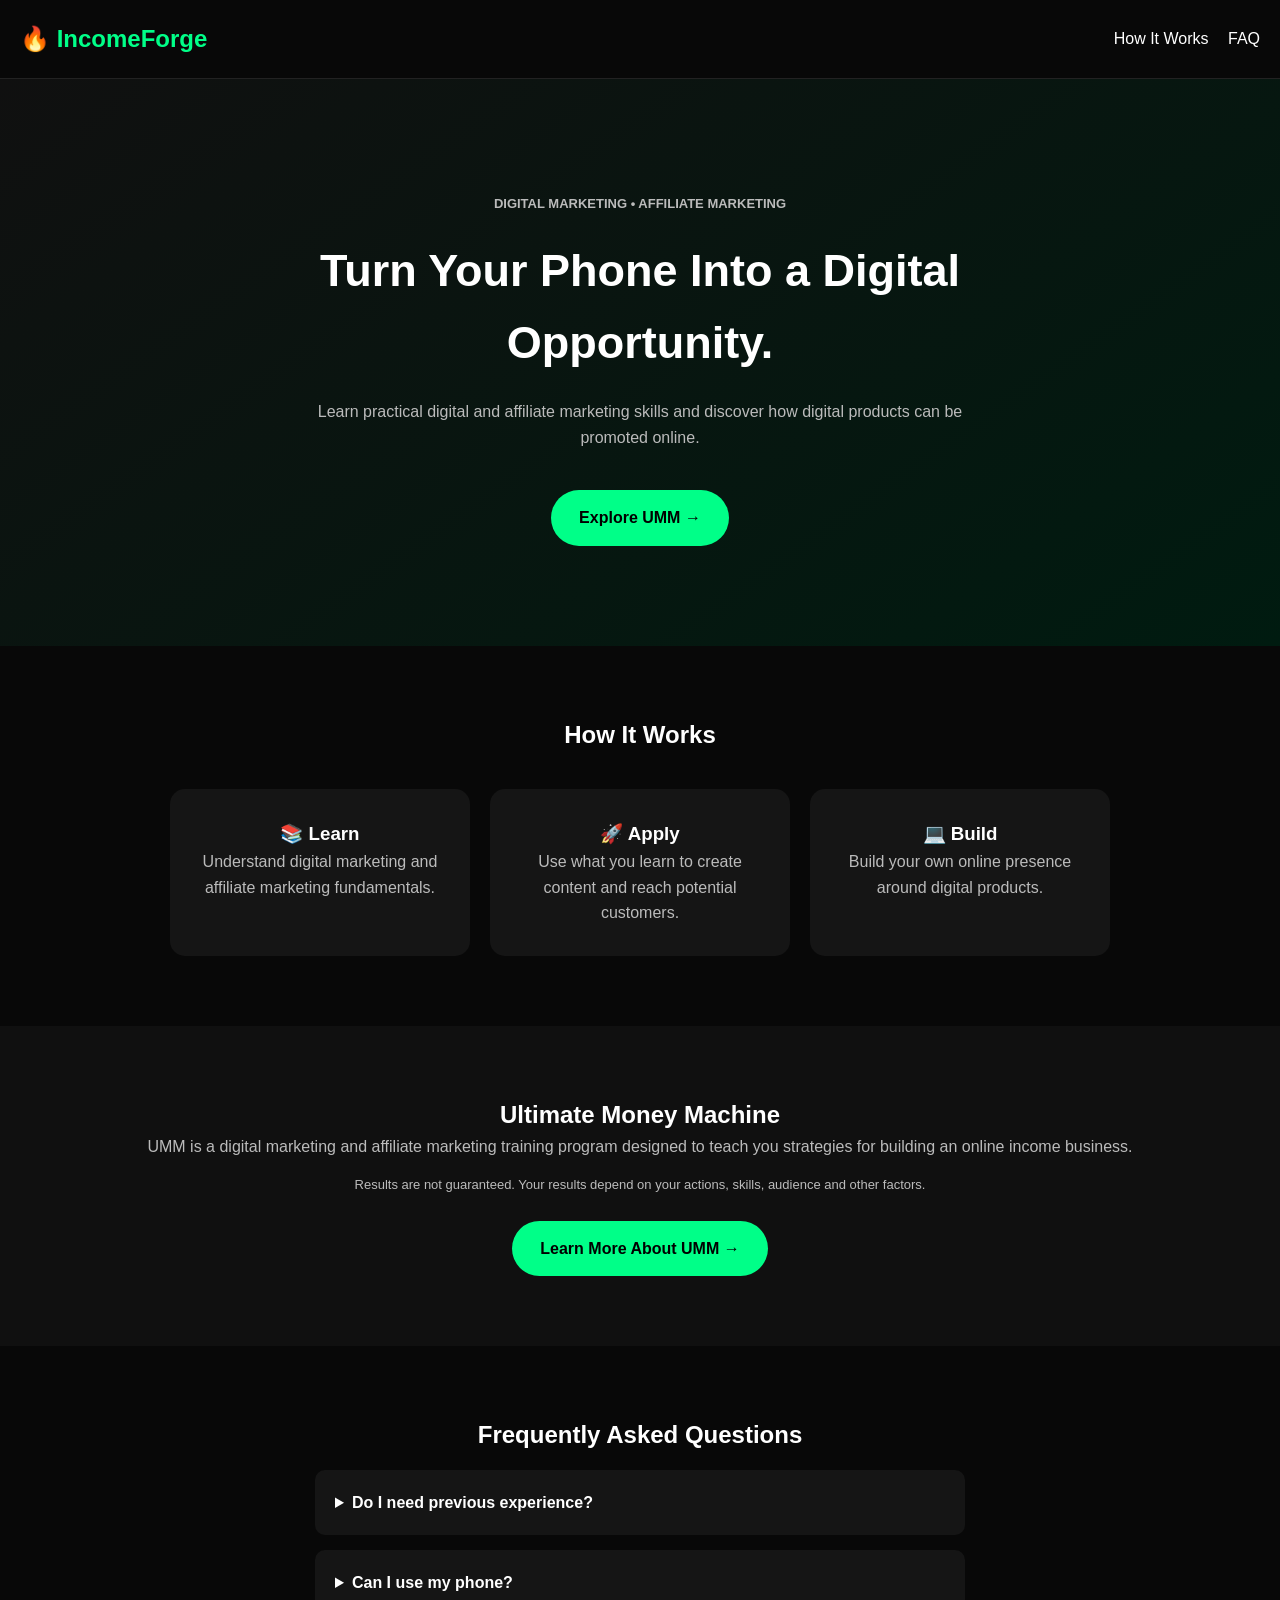
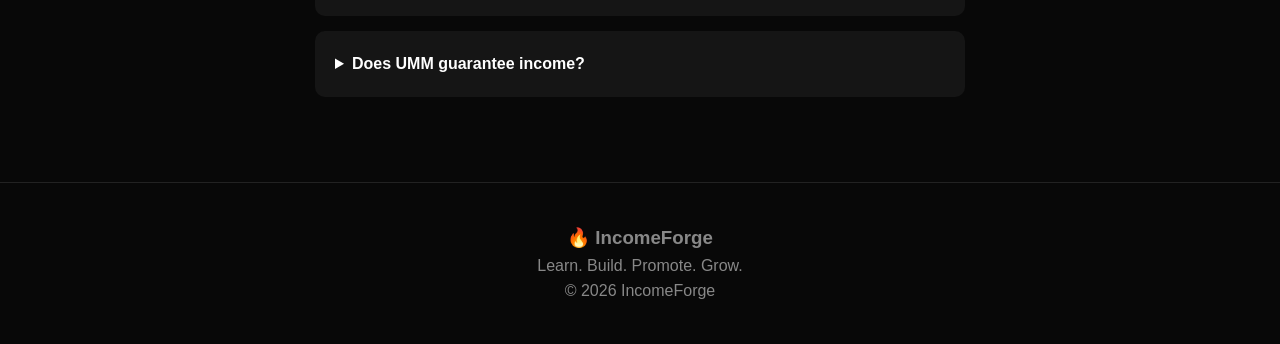
==== index.html @ a8756cf9 "Initial IncomeForge website" ====
<!DOCTYPE html>
<html lang="en">
<head>
  <meta charset="UTF-8">
  <meta name="viewport" content="width=device-width, initial-scale=1.0">
  <title>IncomeForge | Build Your Digital Income</title>
  <link rel="stylesheet" href="style.css">
</head>

<body>

<header>
  <h2>🔥 IncomeForge</h2>
  <nav>
    <a href="#how">How It Works</a>
    <a href="#faq">FAQ</a>
  </nav>
</header>

<section class="hero">
  <p class="tag">DIGITAL MARKETING • AFFILIATE MARKETING</p>

  <h1>Turn Your Phone Into a Digital Opportunity.</h1>

  <p>
    Learn practical digital and affiliate marketing skills
    and discover how digital products can be promoted online.
  </p>

  <a class="btn" href="#offer">Explore UMM →</a>
</section>

<section id="how">
  <h2>How It Works</h2>

  <div class="cards">
    <div class="card">
      <h3>📚 Learn</h3>
      <p>Understand digital marketing and affiliate marketing fundamentals.</p>
    </div>

    <div class="card">
      <h3>🚀 Apply</h3>
      <p>Use what you learn to create content and reach potential customers.</p>
    </div>

    <div class="card">
      <h3>💻 Build</h3>
      <p>Build your own online presence around digital products.</p>
    </div>
  </div>
</section>

<section id="offer" class="offer">
  <h2>Ultimate Money Machine</h2>

  <p>
    UMM is a digital marketing and affiliate marketing training
    program designed to teach you strategies for building an
    online income business.
  </p>

  <p class="note">
    Results are not guaranteed. Your results depend on your actions,
    skills, audience and other factors.
  </p>

  <!-- REPLACE THIS WITH YOUR DIGISTEM AFFILIATE LINK -->
  <a class="btn" href="YOUR_UMM_LINK_HERE">
    Learn More About UMM →
  </a>
</section>

<section id="faq">
  <h2>Frequently Asked Questions</h2>

  <details>
    <summary>Do I need previous experience?</summary>
    <p>No. The training is designed to introduce beginners to digital marketing.</p>
  </details>

  <details>
    <summary>Can I use my phone?</summary>
    <p>Many digital marketing activities can be done using a smartphone and internet connection.</p>
  </details>

  <details>
    <summary>Does UMM guarantee income?</summary>
    <p>No. Training cannot guarantee a specific amount of income.</p>
  </details>
</section>

<footer>
  <h3>🔥 IncomeForge</h3>
  <p>Learn. Build. Promote. Grow.</p>
  <p>© 2026 IncomeForge</p>
</footer>

<script src="script.js"></script>
</body>
</html>
---- style.css ----
* {
  box-sizing: border-box;
  margin: 0;
  padding: 0;
}

body {
  font-family: Arial, sans-serif;
  background: #080808;
  color: white;
  line-height: 1.6;
}

header {
  padding: 20px;
  display: flex;
  justify-content: space-between;
  align-items: center;
  border-bottom: 1px solid #222;
}

header h2 {
  color: #00ff88;
}

nav a {
  color: white;
  text-decoration: none;
  margin-left: 15px;
}

.hero {
  text-align: center;
  padding: 100px 20px;
  background: linear-gradient(145deg, #101010, #001b10);
}

.tag {
  color: #00ff88;
  font-size: 13px;
  font-weight: bold;
}

.hero h1 {
  font-size: 45px;
  max-width: 800px;
  margin: 20px auto;
}

.hero p {
  max-width: 650px;
  margin: 15px auto;
  color: #bbb;
}

.btn {
  display: inline-block;
  margin-top: 25px;
  padding: 15px 28px;
  background: #00ff88;
  color: #000;
  text-decoration: none;
  font-weight: bold;
  border-radius: 30px;
}

section {
  padding: 70px 20px;
  text-align: center;
}

.cards {
  display: flex;
  justify-content: center;
  gap: 20px;
  flex-wrap: wrap;
  margin-top: 35px;
}

.card {
  background: #151515;
  padding: 30px;
  border-radius: 15px;
  max-width: 300px;
}

.card p,
.offer p {
  color: #bbb;
}

.offer {
  background: #101010;
}

.note {
  font-size: 13px;
  margin-top: 15px;
}

details {
  max-width: 650px;
  margin: 15px auto;
  padding: 20px;
  background: #151515;
  border-radius: 10px;
  text-align: left;
}

summary {
  cursor: pointer;
  font-weight: bold;
}

footer {
  text-align: center;
  padding: 40px 20px;
  border-top: 1px solid #222;
  color: #888;
}

@media (max-width: 600px) {
  .hero h1 {
    font-size: 34px;
  }

  nav {
    display: none;
  }
}
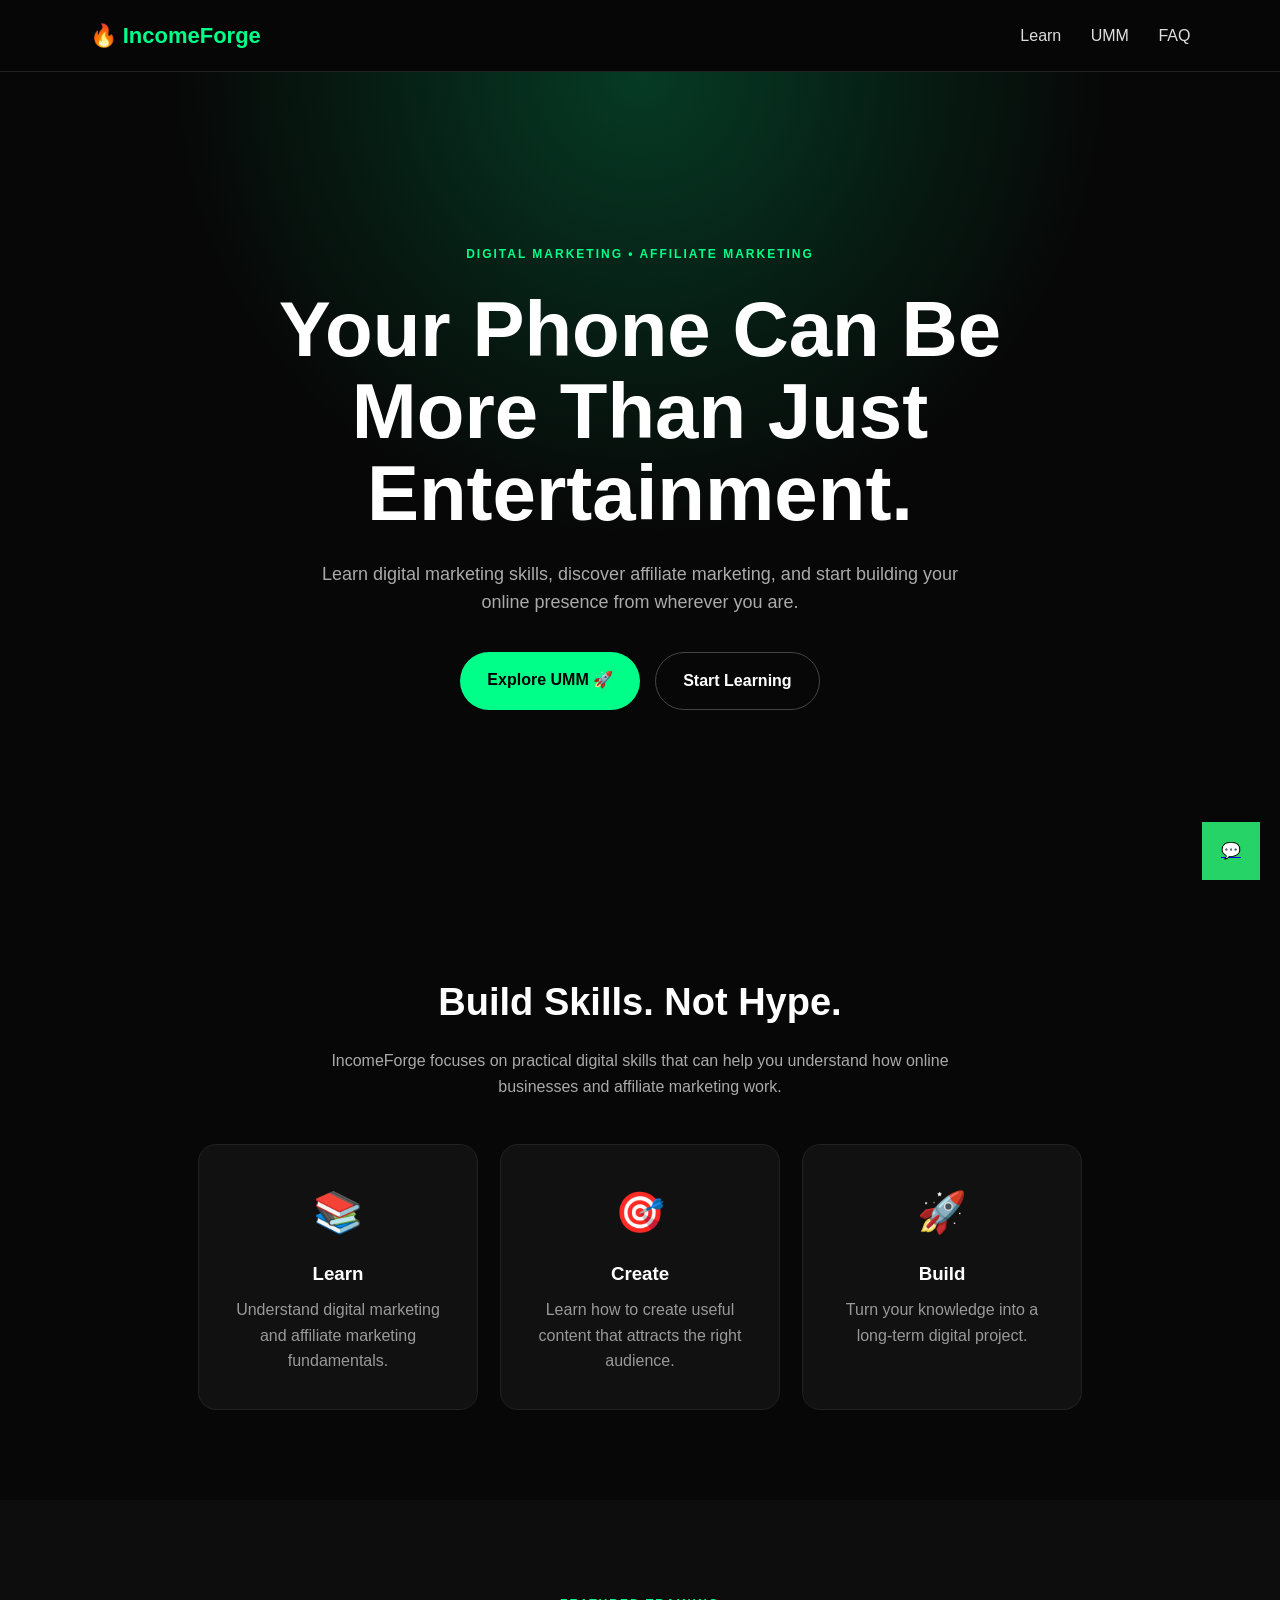
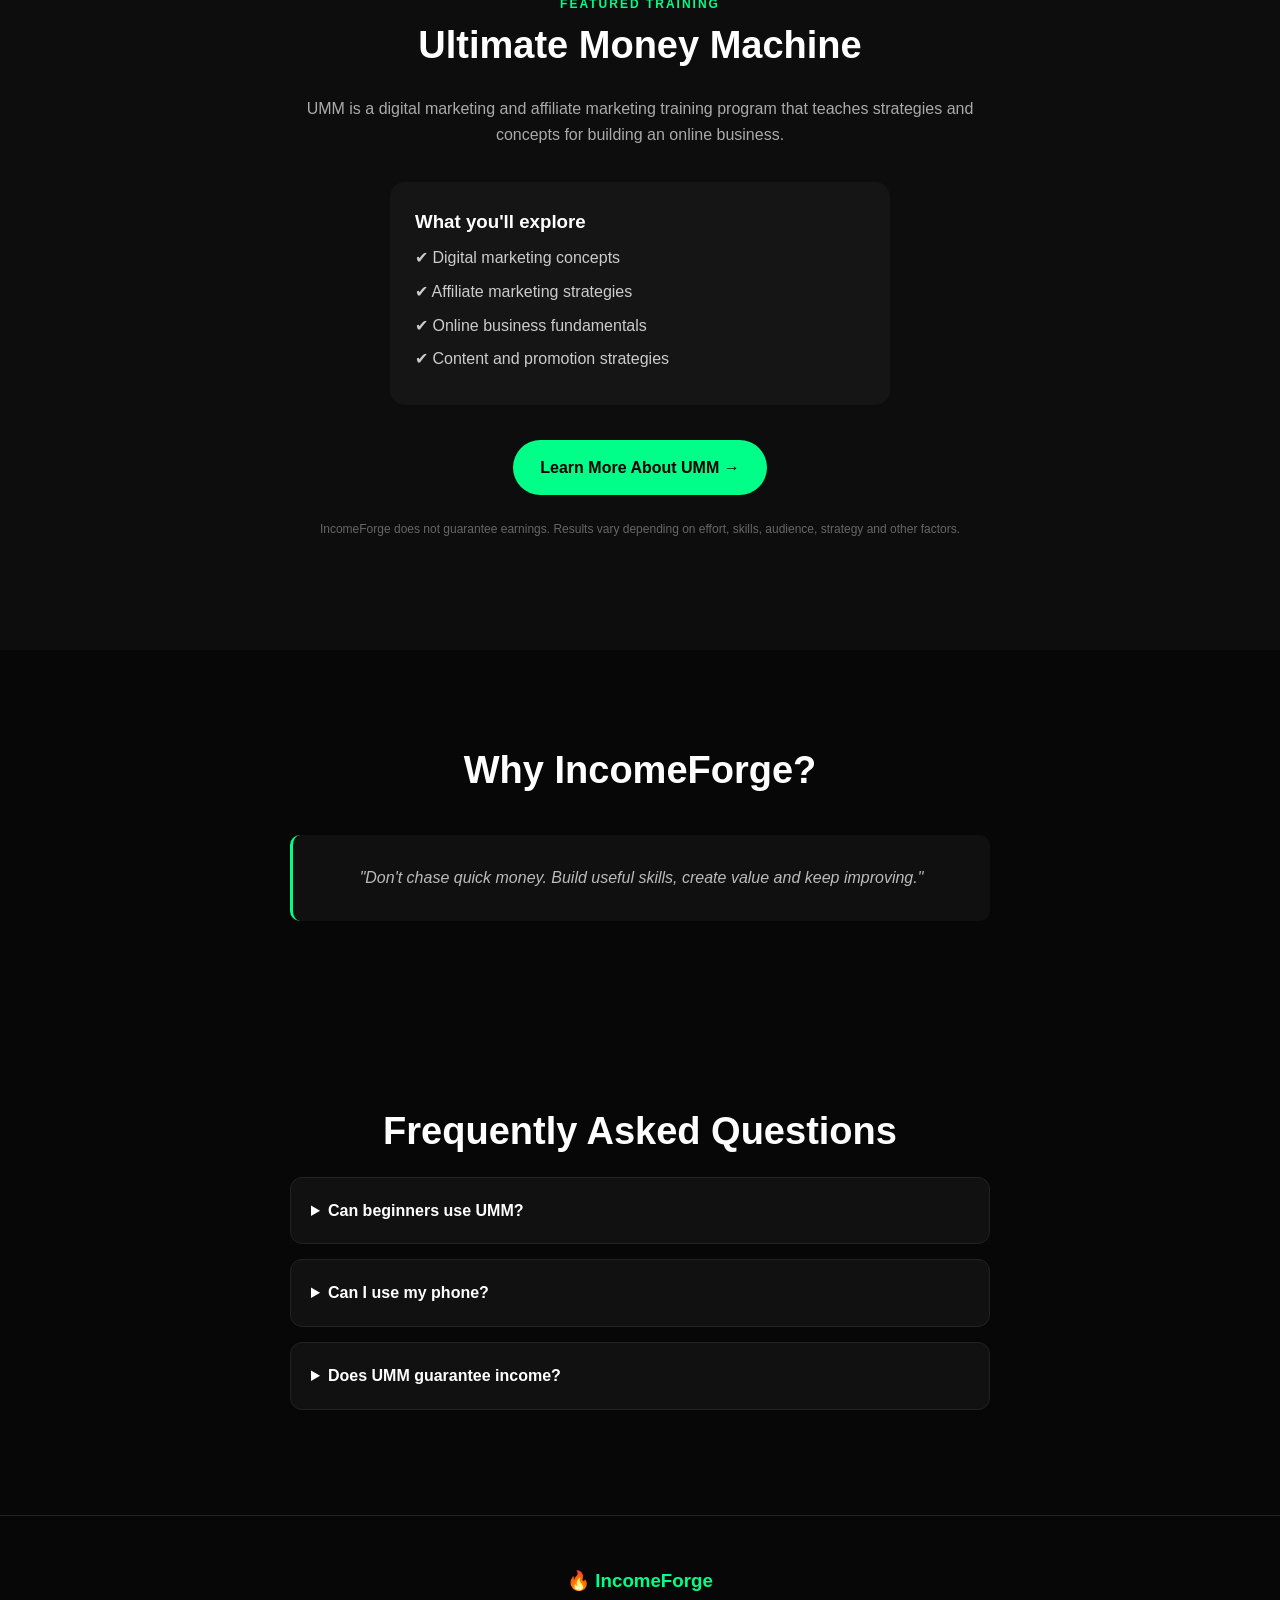
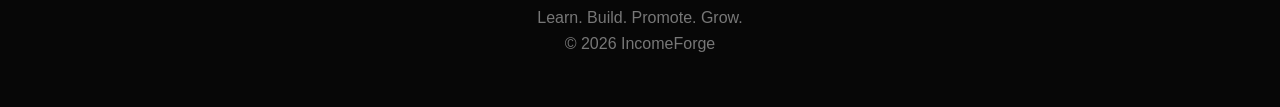
==== commit 75628879: "Upgrade IncomeForge design" ====
--- a/index.html
+++ b/index.html
@@ -3,99 +3,208 @@
 <head>
   <meta charset="UTF-8">
   <meta name="viewport" content="width=device-width, initial-scale=1.0">
-  <title>IncomeForge | Build Your Digital Income</title>
+
+  <title>IncomeForge | Learn Digital & Affiliate Marketing</title>
+
+  <meta name="description"
+    content="IncomeForge helps beginners learn digital marketing, affiliate marketing and online business skills.">
+
   <link rel="stylesheet" href="style.css">
 </head>
 
 <body>
 
 <header>
-  <h2>🔥 IncomeForge</h2>
+  <div class="logo">🔥 IncomeForge</div>
+
   <nav>
-    <a href="#how">How It Works</a>
+    <a href="#learn">Learn</a>
+    <a href="#offer">UMM</a>
     <a href="#faq">FAQ</a>
   </nav>
 </header>
 
+<main>
+
 <section class="hero">
-  <p class="tag">DIGITAL MARKETING • AFFILIATE MARKETING</p>
-
-  <h1>Turn Your Phone Into a Digital Opportunity.</h1>
-
-  <p>
-    Learn practical digital and affiliate marketing skills
-    and discover how digital products can be promoted online.
-  </p>
-
-  <a class="btn" href="#offer">Explore UMM →</a>
-</section>
-
-<section id="how">
-  <h2>How It Works</h2>
+
+  <span class="badge">DIGITAL MARKETING • AFFILIATE MARKETING</span>
+
+  <h1>
+    Your Phone Can Be More Than Just Entertainment.
+  </h1>
+
+  <p>
+    Learn digital marketing skills, discover affiliate marketing,
+    and start building your online presence from wherever you are.
+  </p>
+
+  <div class="buttons">
+
+    <a class="btn primary"
+       href="https://digitstem.com/t/MWNUTkhpS3UwZTFNSjdWaDV2ZEgwdz09-NDc5NDE5"
+       target="_blank">
+       Explore UMM 🚀
+    </a>
+
+    <a class="btn secondary" href="#learn">
+       Start Learning
+    </a>
+
+  </div>
+
+</section>
+
+
+<section id="learn">
+
+  <h2>Build Skills. Not Hype.</h2>
+
+  <p class="section-text">
+    IncomeForge focuses on practical digital skills that can help
+    you understand how online businesses and affiliate marketing work.
+  </p>
 
   <div class="cards">
+
     <div class="card">
-      <h3>📚 Learn</h3>
-      <p>Understand digital marketing and affiliate marketing fundamentals.</p>
+      <span>📚</span>
+      <h3>Learn</h3>
+      <p>
+        Understand digital marketing and affiliate marketing
+        fundamentals.
+      </p>
     </div>
 
     <div class="card">
-      <h3>🚀 Apply</h3>
-      <p>Use what you learn to create content and reach potential customers.</p>
+      <span>🎯</span>
+      <h3>Create</h3>
+      <p>
+        Learn how to create useful content that attracts the
+        right audience.
+      </p>
     </div>
 
     <div class="card">
-      <h3>💻 Build</h3>
-      <p>Build your own online presence around digital products.</p>
+      <span>🚀</span>
+      <h3>Build</h3>
+      <p>
+        Turn your knowledge into a long-term digital project.
+      </p>
     </div>
-  </div>
-</section>
+
+  </div>
+
+</section>
+
 
 <section id="offer" class="offer">
+
+  <span class="badge">FEATURED TRAINING</span>
+
   <h2>Ultimate Money Machine</h2>
 
   <p>
     UMM is a digital marketing and affiliate marketing training
-    program designed to teach you strategies for building an
-    online income business.
-  </p>
-
-  <p class="note">
-    Results are not guaranteed. Your results depend on your actions,
-    skills, audience and other factors.
-  </p>
-
-  <!-- REPLACE THIS WITH YOUR DIGISTEM AFFILIATE LINK -->
-  <a class="btn" href="YOUR_UMM_LINK_HERE">
-    Learn More About UMM →
+    program that teaches strategies and concepts for building
+    an online business.
+  </p>
+
+  <div class="offer-box">
+
+    <h3>What you'll explore</h3>
+
+    <p>✔ Digital marketing concepts</p>
+    <p>✔ Affiliate marketing strategies</p>
+    <p>✔ Online business fundamentals</p>
+    <p>✔ Content and promotion strategies</p>
+
+  </div>
+
+  <a class="btn primary"
+     href="https://digitstem.com/t/MWNUTkhpS3UwZTFNSjdWaDV2ZEgwdz09-NDc5NDE5"
+     target="_blank">
+     Learn More About UMM →
   </a>
-</section>
+
+  <p class="disclaimer">
+    IncomeForge does not guarantee earnings. Results vary depending
+    on effort, skills, audience, strategy and other factors.
+  </p>
+
+</section>
+
+
+<section>
+
+  <h2>Why IncomeForge?</h2>
+
+  <div class="quote">
+    <p>
+      "Don't chase quick money. Build useful skills,
+      create value and keep improving."
+    </p>
+  </div>
+
+</section>
+
 
 <section id="faq">
+
   <h2>Frequently Asked Questions</h2>
 
   <details>
-    <summary>Do I need previous experience?</summary>
-    <p>No. The training is designed to introduce beginners to digital marketing.</p>
+    <summary>Can beginners use UMM?</summary>
+    <p>
+      The training is intended to introduce people to digital
+      marketing and affiliate marketing concepts.
+    </p>
   </details>
 
   <details>
     <summary>Can I use my phone?</summary>
-    <p>Many digital marketing activities can be done using a smartphone and internet connection.</p>
+    <p>
+      Many digital marketing activities can be performed using
+      a smartphone and an internet connection.
+    </p>
   </details>
 
   <details>
     <summary>Does UMM guarantee income?</summary>
-    <p>No. Training cannot guarantee a specific amount of income.</p>
+    <p>
+      No. There is no guaranteed income. Results depend on
+      individual circumstances and execution.
+    </p>
   </details>
-</section>
+
+</section>
+
+</main>
+
 
 <footer>
+
   <h3>🔥 IncomeForge</h3>
-  <p>Learn. Build. Promote. Grow.</p>
-  <p>© 2026 IncomeForge</p>
+
+  <p>
+    Learn. Build. Promote. Grow.
+  </p>
+
+  <p>
+    © 2026 IncomeForge
+  </p>
+
 </footer>
 
+
+<a
+  class="whatsapp"
+  href="https://wa.me/233591258421?text=Hi%20IncomeForge%2C%20I%27d%20like%20to%20learn%20more%20about%20UMM."
+  target="_blank">
+  💬
+</a>
+
 <script src="script.js"></script>
+
 </body>
 </html>
--- a/style.css
+++ b/style.css
@@ -4,106 +4,213 @@
   padding: 0;
 }
 
+html {
+  scroll-behavior: smooth;
+}
+
 body {
   font-family: Arial, sans-serif;
-  background: #080808;
-  color: white;
+  background: #070707;
+  color: #fff;
   line-height: 1.6;
 }
 
 header {
-  padding: 20px;
+  position: sticky;
+  top: 0;
+  z-index: 100;
   display: flex;
   justify-content: space-between;
   align-items: center;
+  padding: 18px 7%;
+  background: rgba(7, 7, 7, 0.95);
   border-bottom: 1px solid #222;
 }
 
-header h2 {
+.logo {
+  font-size: 22px;
+  font-weight: bold;
   color: #00ff88;
 }
 
 nav a {
-  color: white;
+  color: #ddd;
   text-decoration: none;
-  margin-left: 15px;
+  margin-left: 25px;
+}
+
+nav a:hover {
+  color: #00ff88;
+}
+
+section {
+  padding: 90px 7%;
+  text-align: center;
 }
 
 .hero {
-  text-align: center;
-  padding: 100px 20px;
-  background: linear-gradient(145deg, #101010, #001b10);
-}
-
-.tag {
-  color: #00ff88;
-  font-size: 13px;
-  font-weight: bold;
+  min-height: 90vh;
+  display: flex;
+  flex-direction: column;
+  justify-content: center;
+  align-items: center;
+  background:
+    radial-gradient(circle at top, #063b25, transparent 45%),
+    #070707;
+}
+
+.badge {
+  color: #00ff88;
+  font-size: 12px;
+  font-weight: bold;
+  letter-spacing: 2px;
 }
 
 .hero h1 {
-  font-size: 45px;
-  max-width: 800px;
-  margin: 20px auto;
+  max-width: 900px;
+  margin: 25px 0;
+  font-size: clamp(42px, 7vw, 78px);
+  line-height: 1.05;
 }
 
 .hero p {
-  max-width: 650px;
-  margin: 15px auto;
-  color: #bbb;
+  max-width: 680px;
+  color: #aaa;
+  font-size: 18px;
+}
+
+.buttons {
+  display: flex;
+  gap: 15px;
+  flex-wrap: wrap;
+  justify-content: center;
+  margin-top: 35px;
 }
 
 .btn {
   display: inline-block;
-  margin-top: 25px;
-  padding: 15px 28px;
+  padding: 15px 27px;
+  border-radius: 30px;
+  text-decoration: none;
+  font-weight: bold;
+  transition: 0.3s;
+}
+
+.primary {
   background: #00ff88;
   color: #000;
-  text-decoration: none;
-  font-weight: bold;
-  border-radius: 30px;
-}
-
-section {
-  padding: 70px 20px;
-  text-align: center;
+}
+
+.primary:hover {
+  transform: translateY(-3px);
+  box-shadow: 0 10px 30px rgba(0, 255, 136, 0.25);
+}
+
+.secondary {
+  border: 1px solid #444;
+  color: #fff;
+}
+
+.secondary:hover {
+  border-color: #00ff88;
+}
+
+h2 {
+  font-size: 38px;
+  margin-bottom: 15px;
+}
+
+.section-text {
+  max-width: 650px;
+  margin: auto;
+  color: #aaa;
 }
 
 .cards {
   display: flex;
   justify-content: center;
-  gap: 20px;
+  gap: 22px;
   flex-wrap: wrap;
-  margin-top: 35px;
+  margin-top: 45px;
 }
 
 .card {
+  width: 280px;
+  padding: 35px 25px;
+  background: #111;
+  border: 1px solid #222;
+  border-radius: 18px;
+  transition: 0.3s;
+}
+
+.card:hover {
+  transform: translateY(-8px);
+  border-color: #00ff88;
+}
+
+.card span {
+  font-size: 40px;
+}
+
+.card h3 {
+  margin: 15px 0 8px;
+}
+
+.card p {
+  color: #999;
+}
+
+.offer {
+  background: #0d0d0d;
+}
+
+.offer > p {
+  max-width: 700px;
+  margin: 20px auto;
+  color: #aaa;
+}
+
+.offer-box {
+  max-width: 500px;
+  margin: 35px auto;
+  padding: 25px;
+  text-align: left;
   background: #151515;
+  border-radius: 15px;
+}
+
+.offer-box p {
+  margin: 8px 0;
+  color: #ccc;
+}
+
+.disclaimer {
+  font-size: 12px;
+  color: #666 !important;
+  margin-top: 25px !important;
+}
+
+.quote {
+  max-width: 700px;
+  margin: 35px auto 0;
   padding: 30px;
-  border-radius: 15px;
-  max-width: 300px;
-}
-
-.card p,
-.offer p {
+  background: #101010;
+  border-left: 3px solid #00ff88;
+  border-radius: 10px;
+}
+
+.quote p {
   color: #bbb;
-}
-
-.offer {
-  background: #101010;
-}
-
-.note {
-  font-size: 13px;
-  margin-top: 15px;
+  font-style: italic;
 }
 
 details {
-  max-width: 650px;
+  max-width: 700px;
   margin: 15px auto;
   padding: 20px;
-  background: #151515;
-  border-radius: 10px;
+  background: #111;
+  border: 1px solid #222;
+  border-radius: 12px;
   text-align: left;
 }
 
@@ -112,19 +219,30 @@
   font-weight: bold;
 }
 
+details p {
+  margin-top: 12px;
+  color: #999;
+}
+
 footer {
+  padding: 50px 20px;
   text-align: center;
-  padding: 40px 20px;
   border-top: 1px solid #222;
-  color: #888;
-}
-
-@media (max-width: 600px) {
-  .hero h1 {
-    font-size: 34px;
-  }
-
-  nav {
-    display: none;
-  }
-}
+  color: #777;
+}
+
+footer h3 {
+  color: #00ff88;
+  margin-bottom: 10px;
+}
+
+.whatsapp {
+  position: fixed;
+  right: 20px;
+  bottom: 20px;
+  width: 58px;
+  height: 58px;
+  display: flex;
+  align-items: center;
+  justify-content: center;
+  background: #25d366;
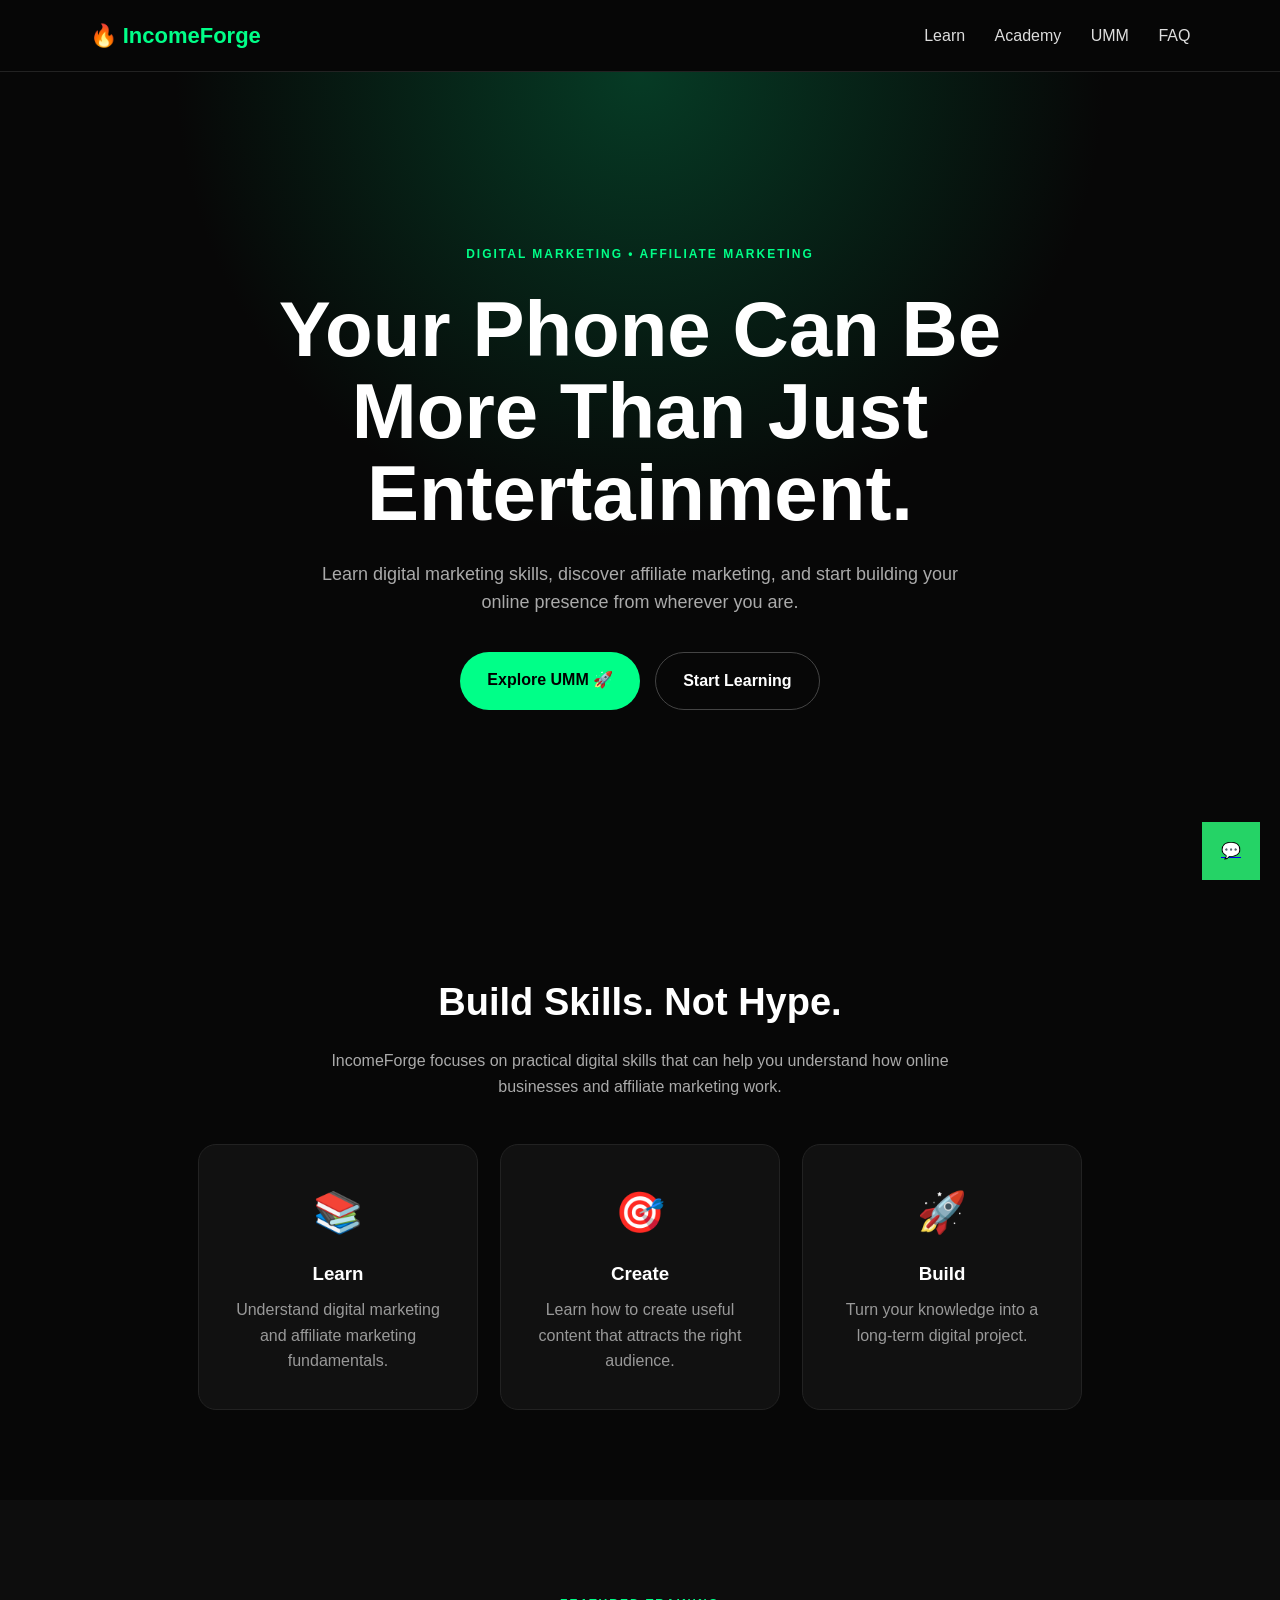
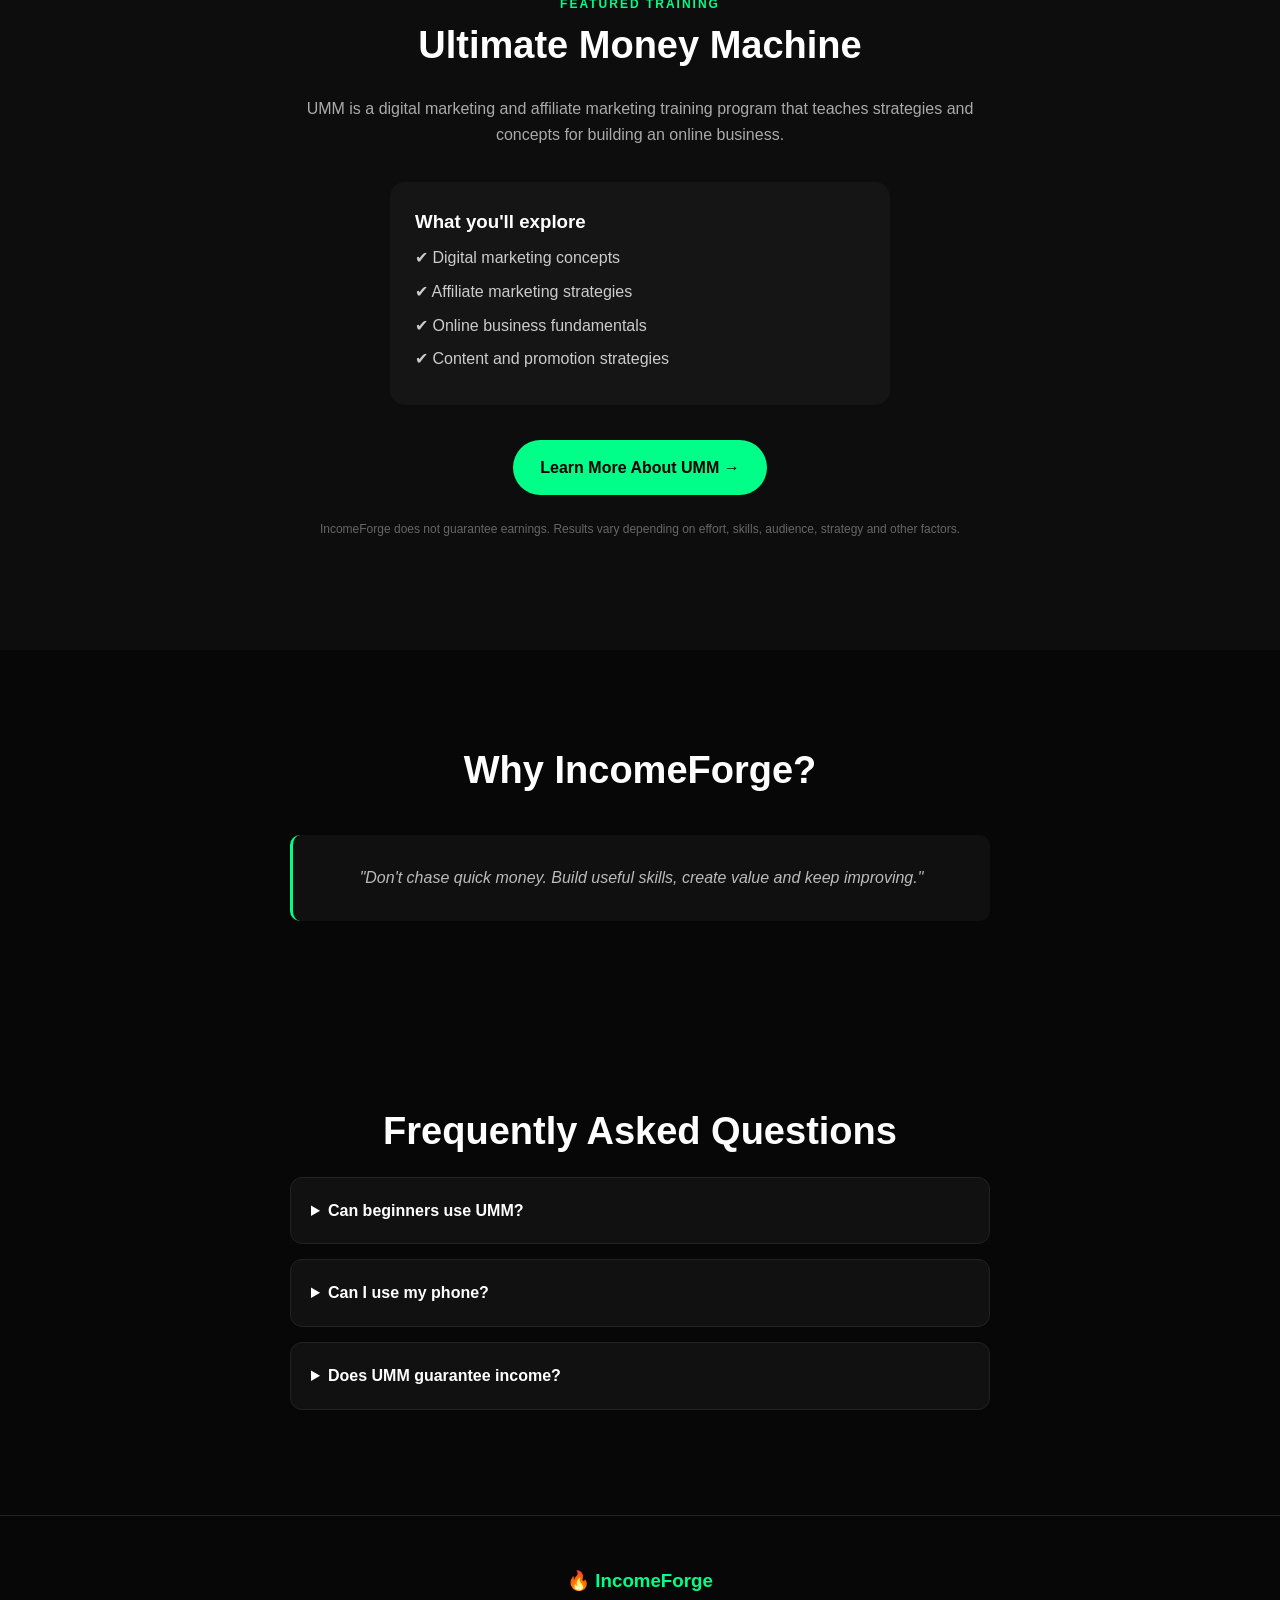
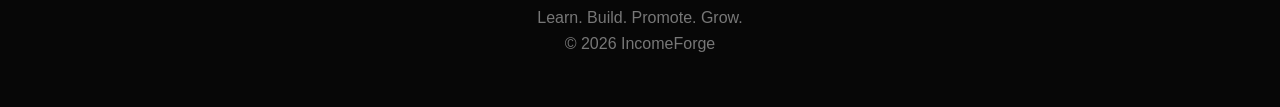
==== commit a51e7a48: "Connect IncomeForge Academy tutorials" ====
--- a/index.html
+++ b/index.html
@@ -17,11 +17,12 @@
 <header>
   <div class="logo">🔥 IncomeForge</div>
 
-  <nav>
-    <a href="#learn">Learn</a>
-    <a href="#offer">UMM</a>
-    <a href="#faq">FAQ</a>
-  </nav>
+<nav>
+  <a href="#learn">Learn</a>
+  <a href="tutorials.html">Academy</a>
+  <a href="#offer">UMM</a>
+  <a href="#faq">FAQ</a>
+</nav>
 </header>
 
 <main>
--- a/style.css
+++ b/style.css
@@ -246,3 +246,21 @@
   align-items: center;
   justify-content: center;
   background: #25d366;
+.tutorial {
+  max-width: 800px;
+  margin: auto;
+  text-align: left;
+}
+
+.tutorial h2 {
+  margin-top: 35px;
+}
+
+.tutorial p {
+  margin: 15px 0;
+  color: #bbb;
+}
+
+.tutorial .quote {
+  margin: 25px 0;
+}
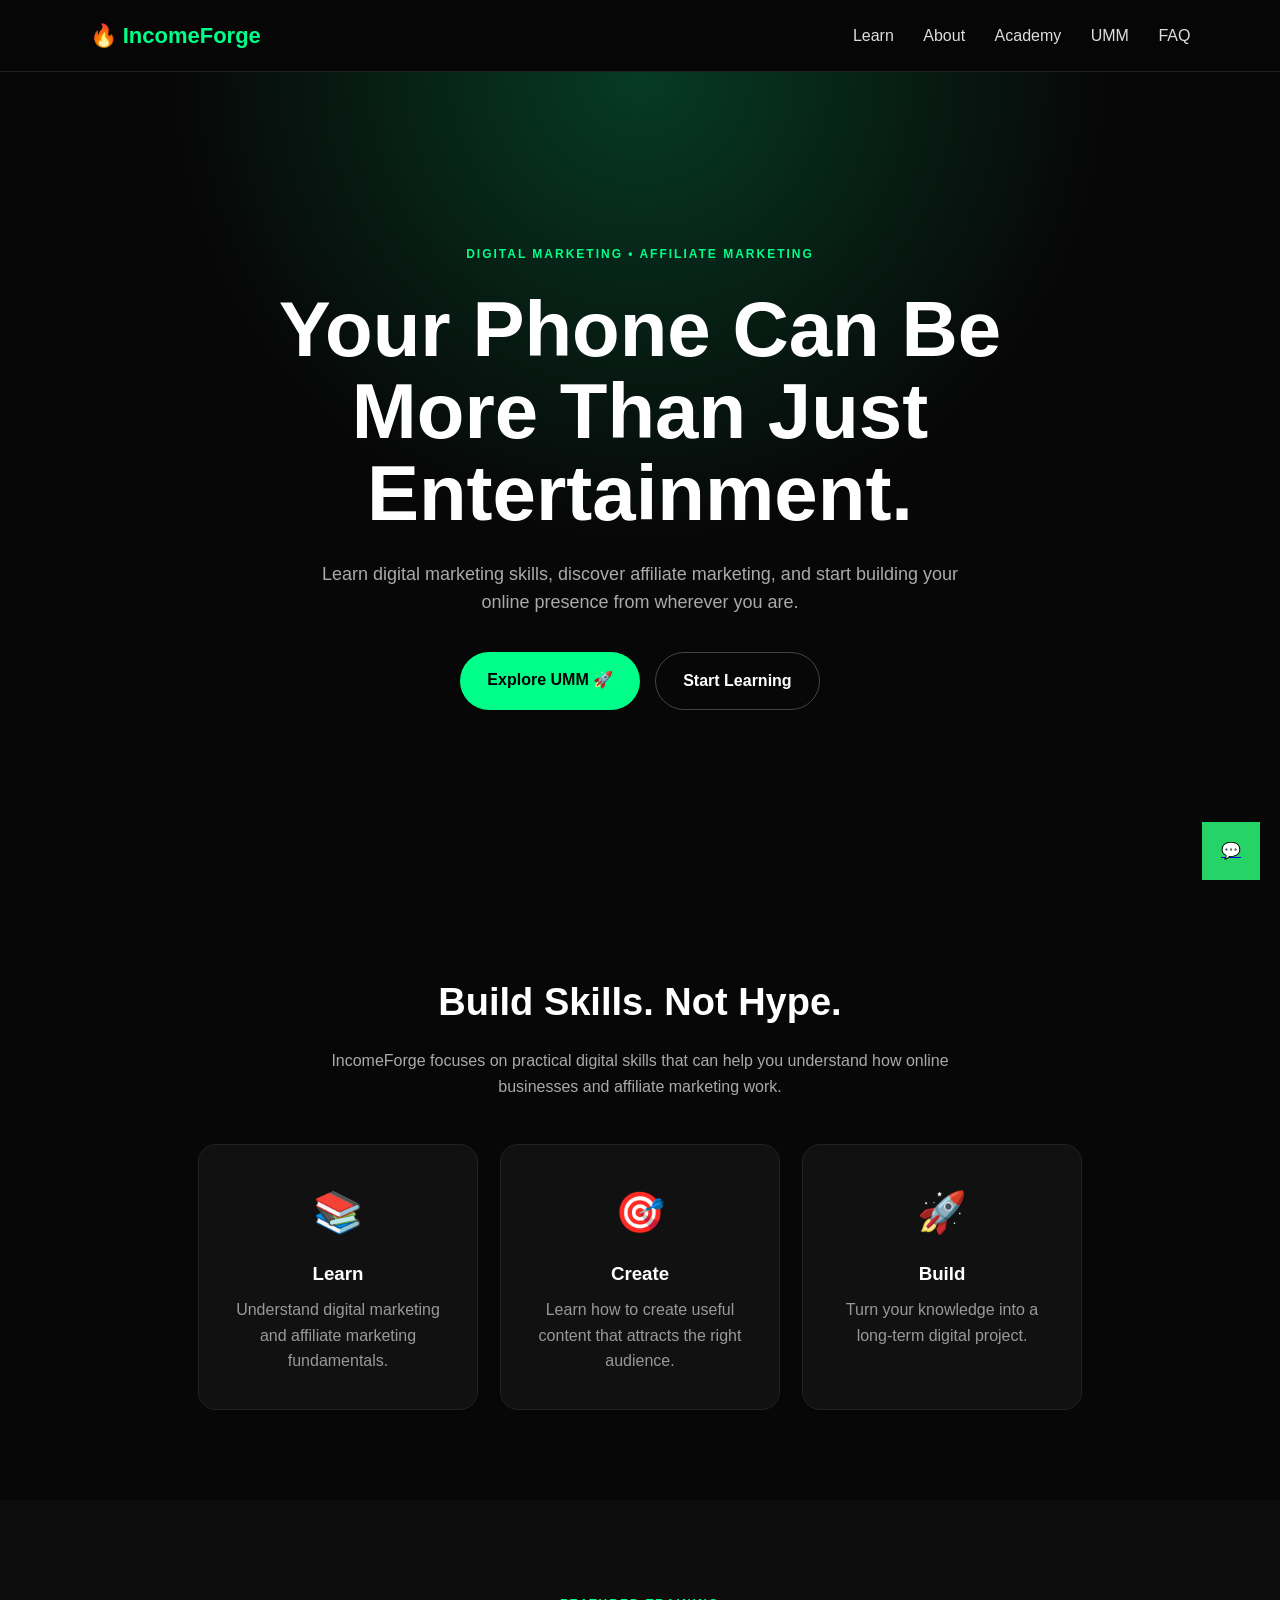
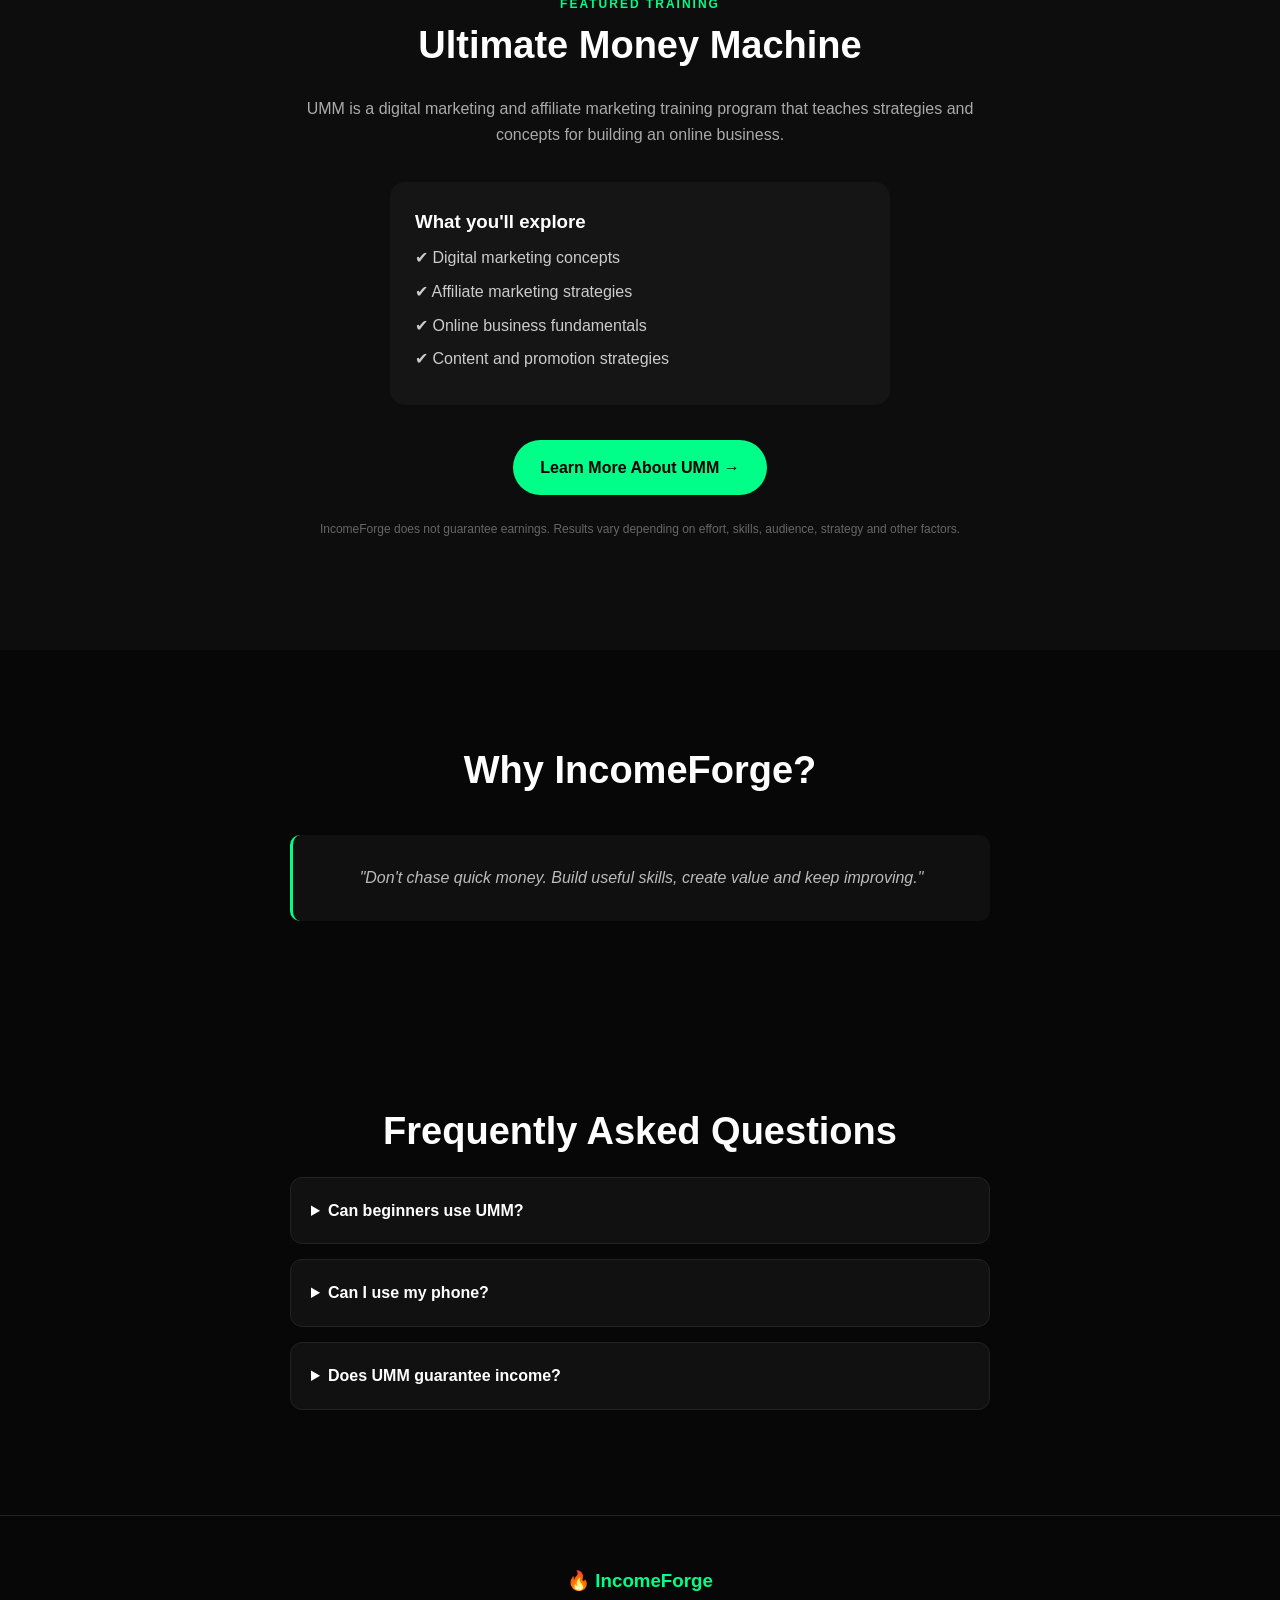
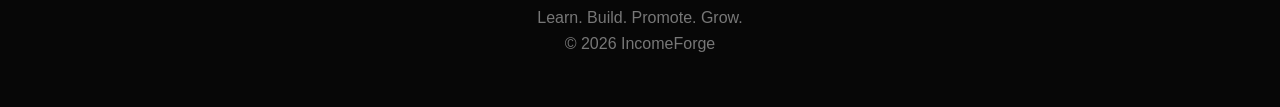
==== commit 476269ee: "Add About navigation" ====
--- a/index.html
+++ b/index.html
@@ -19,6 +19,7 @@
 
 <nav>
   <a href="#learn">Learn</a>
+<a href="about.html">About</a>
   <a href="tutorials.html">Academy</a>
   <a href="#offer">UMM</a>
   <a href="#faq">FAQ</a>
